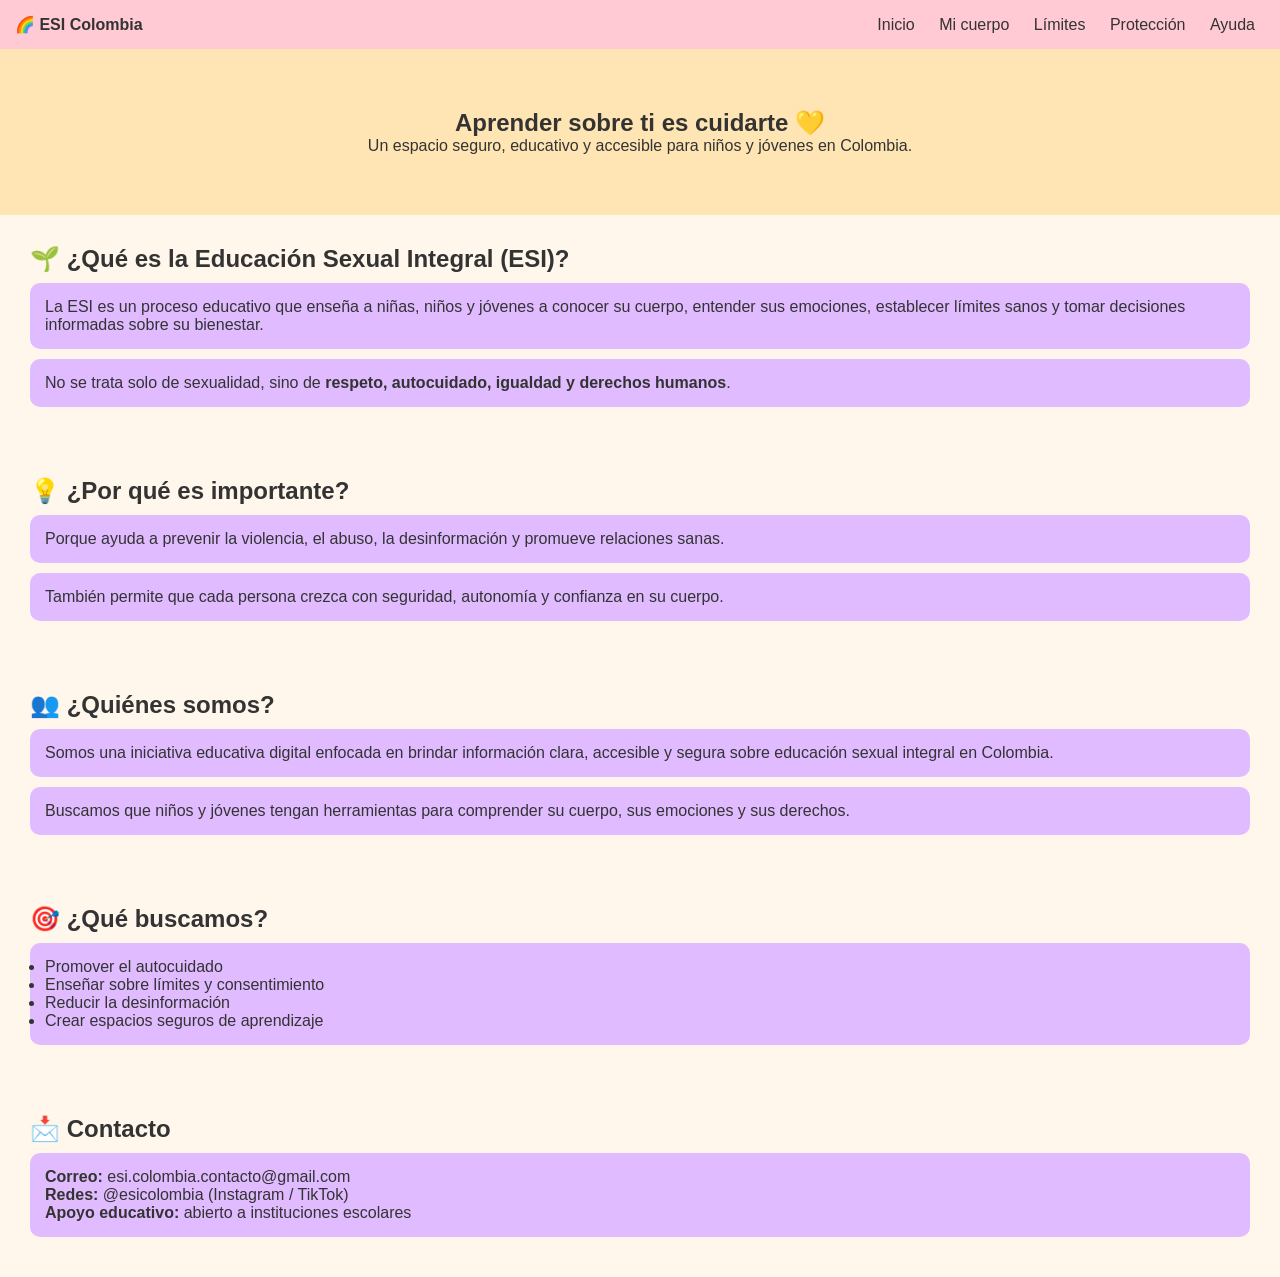
==== index.html @ b2b229dd "creacion" ====
<!DOCTYPE html>
<html lang="es">
<head>
  <meta charset="UTF-8">
  <meta name="viewport" content="width=device-width, initial-scale=1.0">
  <title>ESI Colombia - Inicio</title>
  <link rel="stylesheet" href="styles/style.css">
</head>

<body>

<header>
  <div class="logo">🌈 ESI Colombia</div>

  <nav id="nav">
    <a href="index.html">Inicio</a>
    <a href="cuerpo.html">Mi cuerpo</a>
    <a href="limites.html">Límites</a>
    <a href="proteccion.html">Protección</a>
    <a href="ayuda.html">Ayuda</a>
  </nav>

  <button id="menu-btn">☰</button>
</header>

<!-- HERO -->
<section class="hero">
  <h1>Aprender sobre ti es cuidarte 💛</h1>
  <p>Un espacio seguro, educativo y accesible para niños y jóvenes en Colombia.</p>
</section>

<!-- ¿QUÉ ES LA ESI? -->
<section class="page">
  <h2>🌱 ¿Qué es la Educación Sexual Integral (ESI)?</h2>
  <div class="box">
    <p>
      La ESI es un proceso educativo que enseña a niñas, niños y jóvenes a conocer su cuerpo, 
      entender sus emociones, establecer límites sanos y tomar decisiones informadas sobre su bienestar.
    </p>
  </div>

  <div class="box">
    <p>
      No se trata solo de sexualidad, sino de <b>respeto, autocuidado, igualdad y derechos humanos</b>.
    </p>
  </div>
</section>

<!-- IMPORTANCIA -->
<section class="page">
  <h2>💡 ¿Por qué es importante?</h2>

  <div class="box">
    <p>
      Porque ayuda a prevenir la violencia, el abuso, la desinformación y promueve relaciones sanas.
    </p>
  </div>

  <div class="box">
    <p>
      También permite que cada persona crezca con seguridad, autonomía y confianza en su cuerpo.
    </p>
  </div>
</section>

<!-- QUIÉNES SOMOS -->
<section class="page">
  <h2>👥 ¿Quiénes somos?</h2>

  <div class="box">
    <p>
      Somos una iniciativa educativa digital enfocada en brindar información clara, accesible y segura 
      sobre educación sexual integral en Colombia.
    </p>
  </div>

  <div class="box">
    <p>
      Buscamos que niños y jóvenes tengan herramientas para comprender su cuerpo, sus emociones y sus derechos.
    </p>
  </div>
</section>

<!-- OBJETIVO -->
<section class="page">
  <h2>🎯 ¿Qué buscamos?</h2>

  <div class="box">
    <ul>
      <li>Promover el autocuidado</li>
      <li>Enseñar sobre límites y consentimiento</li>
      <li>Reducir la desinformación</li>
      <li>Crear espacios seguros de aprendizaje</li>
    </ul>
  </div>
</section>

<!-- CONTACTO -->
<section class="page">
  <h2>📩 Contacto</h2>

  <div class="box">
    <p><b>Correo:</b> esi.colombia.contacto@gmail.com</p>
    <p><b>Redes:</b> @esicolombia (Instagram / TikTok)</p>
    <p><b>Apoyo educativo:</b> abierto a instituciones escolares</p>
  </div>
</section>

<script src="scripts/main.js"></script>
</body>
</html>
---- styles/style.css ----
* {
  margin: 0;
  padding: 0;
  box-sizing: border-box;
  font-family: 'Arial', sans-serif;
}

body {
  background: #fff7ec;
  color: #333;
}

header {
  display: flex;
  justify-content: space-between;
  align-items: center;
  padding: 15px;
  background: #ffcad4;
}

.logo {
  font-weight: bold;
}

nav a {
  margin: 0 10px;
  text-decoration: none;
  color: #333;
}

#menu-btn {
  display: none;
}

.hero {
  padding: 60px;
  text-align: center;
  background: #ffe5b4;
}

.btn {
  display: inline-block;
  margin-top: 15px;
  padding: 10px 20px;
  background: #a0c4ff;
  border-radius: 20px;
  text-decoration: none;
  color: black;
}

.cards {
  display: grid;
  grid-template-columns: repeat(auto-fit, minmax(150px, 1fr));
  gap: 15px;
  padding: 20px;
}

.card {
  background: #caffbf;
  padding: 20px;
  text-align: center;
  border-radius: 15px;
}

.page {
  padding: 30px;
}

.box {
  background: #e0bbff;
  padding: 15px;
  margin: 10px 0;
  border-radius: 10px;
}

/* RESPONSIVE */
@media (max-width: 768px) {
  nav {
    display: none;
  }

  #menu-btn {
    display: block;
  }
}
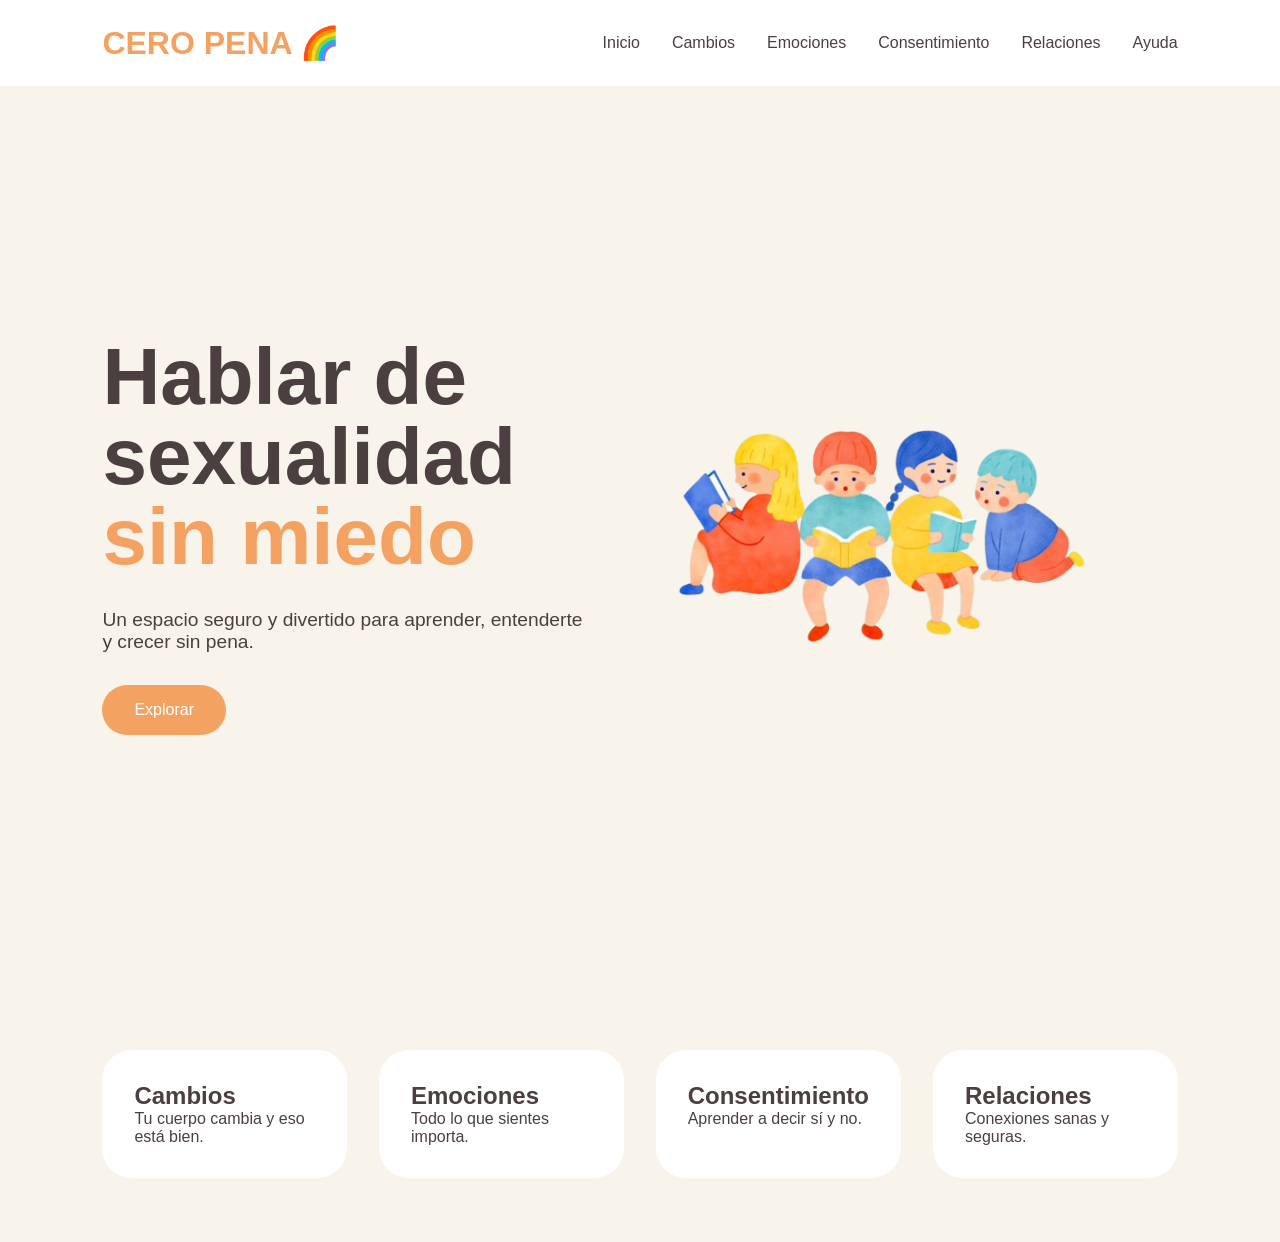
==== commit 3ba9c585: "correccion" ====
--- a/index.html
+++ b/index.html
@@ -3,109 +3,95 @@
 <head>
   <meta charset="UTF-8">
   <meta name="viewport" content="width=device-width, initial-scale=1.0">
-  <title>ESI Colombia - Inicio</title>
-  <link rel="stylesheet" href="styles/style.css">
+
+  <title>CERO PENA</title>
+
+  <link rel="stylesheet" href="styles/global.css">
+  <link rel="stylesheet" href="styles/home.css">
+  <link rel="stylesheet" href="styles/responsive.css">
 </head>
 
 <body>
 
-<header>
-  <div class="logo">🌈 ESI Colombia</div>
+  <!-- NAVBAR -->
 
-  <nav id="nav">
-    <a href="index.html">Inicio</a>
-    <a href="cuerpo.html">Mi cuerpo</a>
-    <a href="limites.html">Límites</a>
-    <a href="proteccion.html">Protección</a>
-    <a href="ayuda.html">Ayuda</a>
-  </nav>
+  <header class="navbar">
 
-  <button id="menu-btn">☰</button>
-</header>
+    <div class="logo">
+      CERO PENA 🌈
+    </div>
 
-<!-- HERO -->
-<section class="hero">
-  <h1>Aprender sobre ti es cuidarte 💛</h1>
-  <p>Un espacio seguro, educativo y accesible para niños y jóvenes en Colombia.</p>
-</section>
+    <nav>
+      <a href="index.html">Inicio</a>
+      <a href="cambios.html">Cambios</a>
+      <a href="emociones.html">Emociones</a>
+      <a href="consentimiento.html">Consentimiento</a>
+      <a href="relaciones.html">Relaciones</a>
+      <a href="ayuda.html">Ayuda</a>
+    </nav>
 
-<!-- ¿QUÉ ES LA ESI? -->
-<section class="page">
-  <h2>🌱 ¿Qué es la Educación Sexual Integral (ESI)?</h2>
-  <div class="box">
-    <p>
-      La ESI es un proceso educativo que enseña a niñas, niños y jóvenes a conocer su cuerpo, 
-      entender sus emociones, establecer límites sanos y tomar decisiones informadas sobre su bienestar.
-    </p>
-  </div>
+  </header>
 
-  <div class="box">
-    <p>
-      No se trata solo de sexualidad, sino de <b>respeto, autocuidado, igualdad y derechos humanos</b>.
-    </p>
-  </div>
-</section>
+  <!-- HERO -->
 
-<!-- IMPORTANCIA -->
-<section class="page">
-  <h2>💡 ¿Por qué es importante?</h2>
+  <section class="hero">
 
-  <div class="box">
-    <p>
-      Porque ayuda a prevenir la violencia, el abuso, la desinformación y promueve relaciones sanas.
-    </p>
-  </div>
+    <div class="hero-text">
 
-  <div class="box">
-    <p>
-      También permite que cada persona crezca con seguridad, autonomía y confianza en su cuerpo.
-    </p>
-  </div>
-</section>
+      <h1>
+        Hablar de sexualidad
+        <span>sin miedo</span>
+      </h1>
 
-<!-- QUIÉNES SOMOS -->
-<section class="page">
-  <h2>👥 ¿Quiénes somos?</h2>
+      <p>
+        Un espacio seguro y divertido para aprender,
+        entenderte y crecer sin pena.
+      </p>
 
-  <div class="box">
-    <p>
-      Somos una iniciativa educativa digital enfocada en brindar información clara, accesible y segura 
-      sobre educación sexual integral en Colombia.
-    </p>
-  </div>
+      <button>
+        Explorar
+      </button>
 
-  <div class="box">
-    <p>
-      Buscamos que niños y jóvenes tengan herramientas para comprender su cuerpo, sus emociones y sus derechos.
-    </p>
-  </div>
-</section>
+    </div>
 
-<!-- OBJETIVO -->
-<section class="page">
-  <h2>🎯 ¿Qué buscamos?</h2>
+    <div class="hero-image">
 
-  <div class="box">
-    <ul>
-      <li>Promover el autocuidado</li>
-      <li>Enseñar sobre límites y consentimiento</li>
-      <li>Reducir la desinformación</li>
-      <li>Crear espacios seguros de aprendizaje</li>
-    </ul>
-  </div>
-</section>
+      <!-- AQUI VA TU ILUSTRACIÓN PRINCIPAL -->
 
-<!-- CONTACTO -->
-<section class="page">
-  <h2>📩 Contacto</h2>
+      <img src="assets/images/hero/hero-main.png"
+           alt="Ilustración principal">
 
-  <div class="box">
-    <p><b>Correo:</b> esi.colombia.contacto@gmail.com</p>
-    <p><b>Redes:</b> @esicolombia (Instagram / TikTok)</p>
-    <p><b>Apoyo educativo:</b> abierto a instituciones escolares</p>
-  </div>
-</section>
+    </div>
 
-<script src="scripts/main.js"></script>
+  </section>
+
+  <!-- CARDS -->
+
+  <section class="topics">
+
+    <div class="card">
+      <h2>Cambios</h2>
+      <p>Tu cuerpo cambia y eso está bien.</p>
+    </div>
+
+    <div class="card">
+      <h2>Emociones</h2>
+      <p>Todo lo que sientes importa.</p>
+    </div>
+
+    <div class="card">
+      <h2>Consentimiento</h2>
+      <p>Aprender a decir sí y no.</p>
+    </div>
+
+    <div class="card">
+      <h2>Relaciones</h2>
+      <p>Conexiones sanas y seguras.</p>
+    </div>
+
+  </section>
+
+  <script src="scripts/main.js"></script>
+
 </body>
 </html>
--- a/styles/global.css
+++ b/styles/global.css
@@ -0,0 +1,32 @@
+/* TIPOGRAFÍAS */
+
+@font-face {
+  font-family: "MiFuente";
+  src: url("../assets/fonts/TuFuente-Regular.ttf");
+}
+
+:root {
+  --cream: #f8f4ec;
+  --pink: #f7c6d9;
+  --orange: #f4a261;
+  --yellow: #f6d365;
+  --green: #9cc9b8;
+  --blue: #8ecae6;
+  --text: #4b3f3f;
+}
+
+/* RESET */
+
+* {
+  margin: 0;
+  padding: 0;
+  box-sizing: border-box;
+}
+
+/* BODY */
+
+body {
+  font-family: "MiFuente", sans-serif;
+  background: var(--cream);
+  color: var(--text);
+}
--- a/styles/home.css
+++ b/styles/home.css
@@ -0,0 +1,130 @@
+.navbar {
+  width: 100%;
+  padding: 1.5rem 8%;
+  display: flex;
+  justify-content: space-between;
+  align-items: center;
+  background: white;
+}
+
+.logo {
+  font-size: 2rem;
+  font-weight: bold;
+  color: var(--orange);
+}
+
+nav {
+  display: flex;
+  gap: 2rem;
+}
+
+nav a {
+  text-decoration: none;
+  color: var(--text);
+}
+
+.hero {
+
+  min-height: 100vh;
+
+  display: grid;
+
+  grid-template-columns: 45% 55%;
+
+  align-items: center;
+
+  padding: 3% 8%;
+
+  overflow: hidden;
+}
+
+.hero-text h1 {
+  font-size: 5rem;
+  line-height: 1;
+}
+
+.hero-text span {
+  color: var(--orange);
+}
+
+.hero-text p {
+  margin: 2rem 0;
+  font-size: 1.2rem;
+  max-width: 500px;
+}
+
+.hero button {
+  padding: 1rem 2rem;
+
+  border: none;
+  border-radius: 50px;
+
+  background: var(--orange);
+  color: white;
+
+  font-size: 1rem;
+
+  cursor: pointer;
+}
+
+.hero-image {
+
+  display: flex;
+  justify-content: center;
+  align-items: center;
+
+}
+
+.hero-image img {
+
+  width: 120%;
+
+  max-width: 850px;
+
+  transform: translateX(40px);
+
+}
+
+.topics {
+  padding: 5% 8%;
+
+  display: grid;
+  grid-template-columns: repeat(4, 1fr);
+
+  gap: 2rem;
+}
+
+.card {
+  background: white;
+  padding: 2rem;
+  border-radius: 30px;
+
+  transition: 0.3s;
+}
+
+.card:hover {
+  transform: translateY(-10px);
+}
+
+.hero-image {
+  position: relative;
+}
+
+.hero-image::before {
+
+  content: "";
+
+  position: absolute;
+
+  width: 600px;
+  height: 600px;
+
+  background: var(--mint);
+
+  border-radius: 50%;
+
+  z-index: -1;
+
+  opacity: 0.5;
+
+}
--- a/styles/responsive.css
+++ b/styles/responsive.css
@@ -0,0 +1,41 @@
+@media (max-width: 900px) {
+
+  .hero {
+    grid-template-columns: 1fr;
+    text-align: center;
+  }
+
+  .hero-text h1 {
+    font-size: 3rem;
+  }
+
+  .topics {
+    grid-template-columns: 1fr 1fr;
+  }
+
+  nav {
+    display: none;
+  }
+
+}
+
+@media (max-width: 600px) {
+
+  .topics {
+    grid-template-columns: 1fr;
+  }
+
+  .hero {
+    padding-top: 3rem;
+  }
+
+}
+.hero-image img {
+
+  width: 100%;
+
+  max-width: 500px;
+
+  transform: none;
+
+}
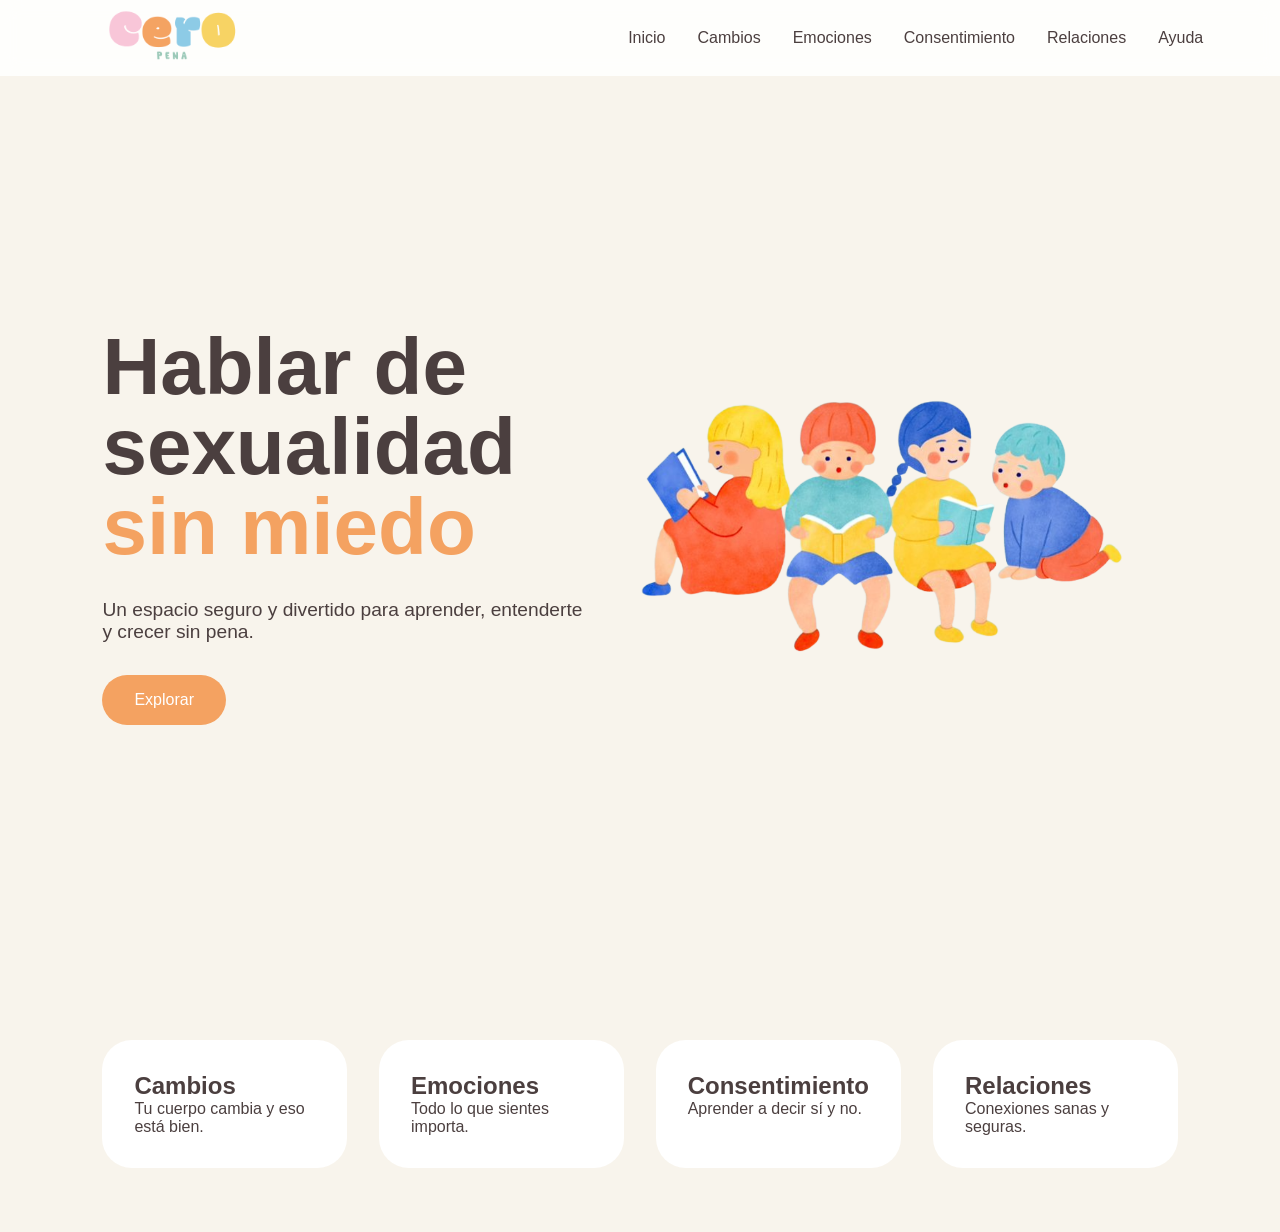
==== commit c66d9daa: "logo" ====
--- a/index.html
+++ b/index.html
@@ -17,10 +17,12 @@
 
   <header class="navbar">
 
-    <div class="logo">
-      CERO PENA 🌈
-    </div>
+   <div class="logo">
 
+  <img src="assets/images/logo/logo-cero-pena.png"
+       alt="Logo CERO PENA">
+
+</div>
     <nav>
       <a href="index.html">Inicio</a>
       <a href="cambios.html">Cambios</a>
--- a/styles/home.css
+++ b/styles/home.css
@@ -1,16 +1,46 @@
 .navbar {
+
   width: 100%;
-  padding: 1.5rem 8%;
+
+  padding: 0.5rem 6%;
+
   display: flex;
+
   justify-content: space-between;
+
   align-items: center;
-  background: white;
+
+  background: rgba(255,255,255,0.85);
+
+  backdrop-filter: blur(10px);
+
+  position: sticky;
+
+  top: 0;
+
+  z-index: 1000;
 }
 
 .logo {
-  font-size: 2rem;
-  font-weight: bold;
-  color: var(--orange);
+
+  height: 60px;
+
+  display: flex;
+
+  align-items: center;
+
+}
+
+.logo img {
+
+  height: 190px;
+
+  width: auto;
+
+  object-fit: contain;
+
+  display: block;
+
 }
 
 nav {
--- a/styles/responsive.css
+++ b/styles/responsive.css
@@ -34,7 +34,7 @@
 
   width: 100%;
 
-  max-width: 500px;
+  max-width: 850px;
 
   transform: none;
 
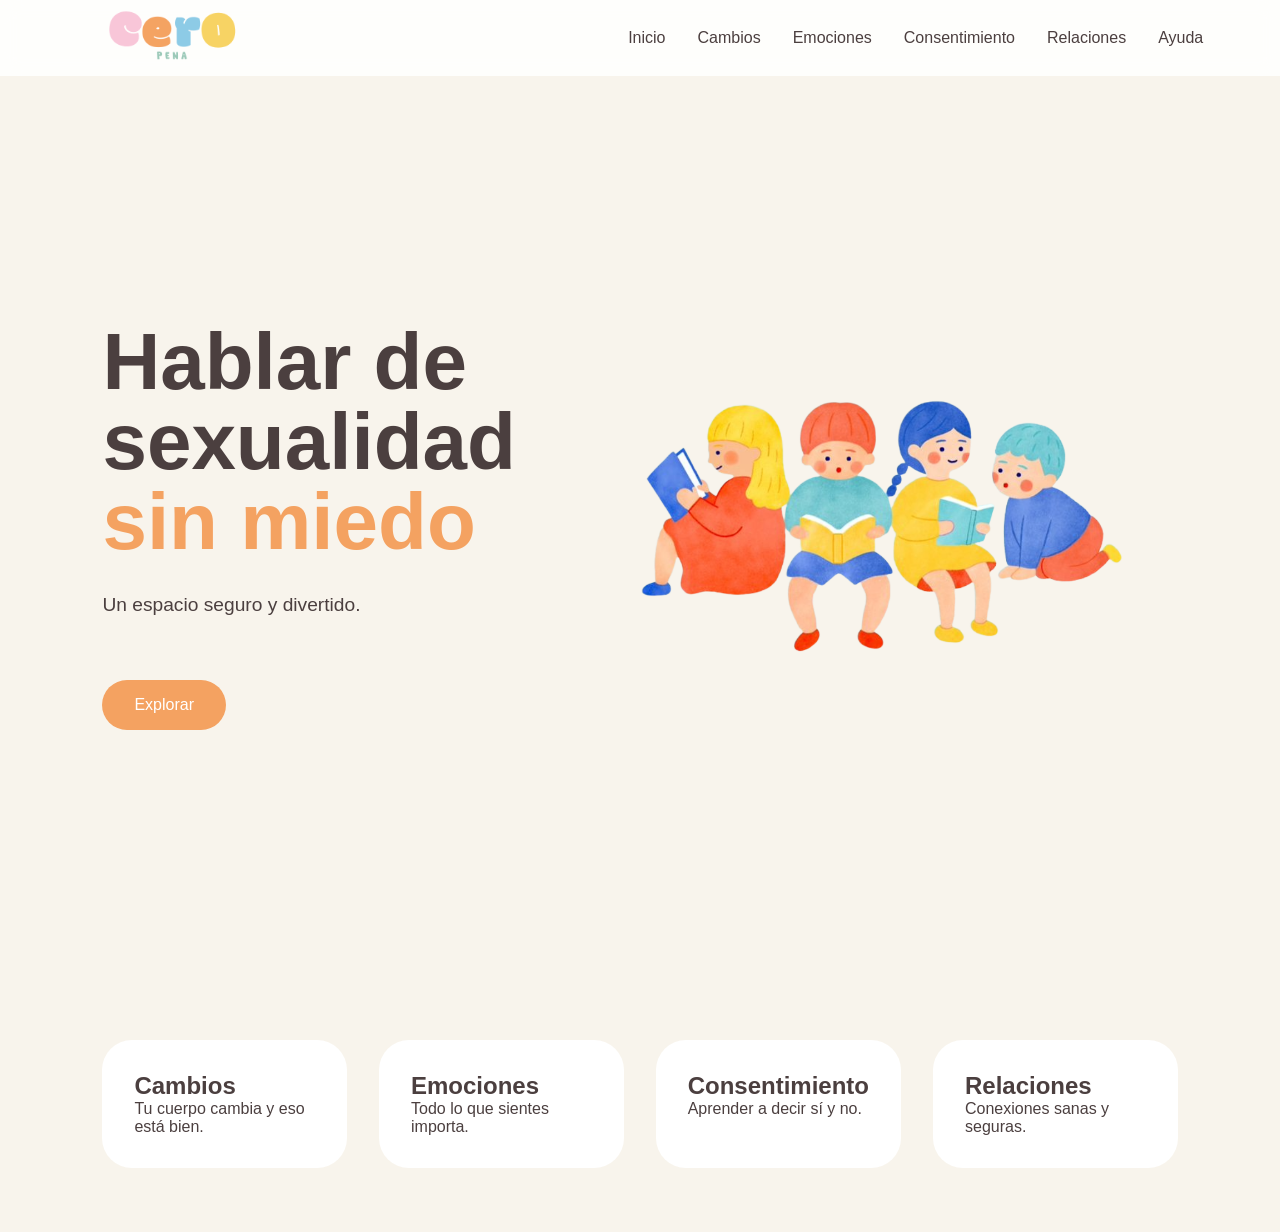
==== commit 95d334d5: "cambios" ====
--- a/index.html
+++ b/index.html
@@ -40,21 +40,20 @@
 
     <div class="hero-text">
 
-      <h1>
-        Hablar de sexualidad
-        <span>sin miedo</span>
-      </h1>
+  <h1>
+    Hablar de sexualidad
+    <span>sin miedo</span>
+  </h1>
 
-      <p>
-        Un espacio seguro y divertido para aprender,
-        entenderte y crecer sin pena.
-      </p>
+  <p>
+    Un espacio seguro y divertido.
+  </p>
 
-      <button>
-        Explorar
-      </button>
+  <a href="sobre-esi.html" class="main-button">
+    Explorar
+  </a>
 
-    </div>
+</div>
 
     <div class="hero-image">
 
--- a/styles/home.css
+++ b/styles/home.css
@@ -158,3 +158,31 @@
   opacity: 0.5;
 
 }
+
+.main-button {
+
+  display: inline-block;
+
+  margin-top: 2rem;
+
+  padding: 1rem 2rem;
+
+  background: var(--orange);
+
+  color: white;
+
+  text-decoration: none;
+
+  border-radius: 50px;
+
+  font-size: 1rem;
+
+  transition: 0.3s ease;
+
+}
+
+.main-button:hover {
+
+  transform: translateY(-3px);
+
+}
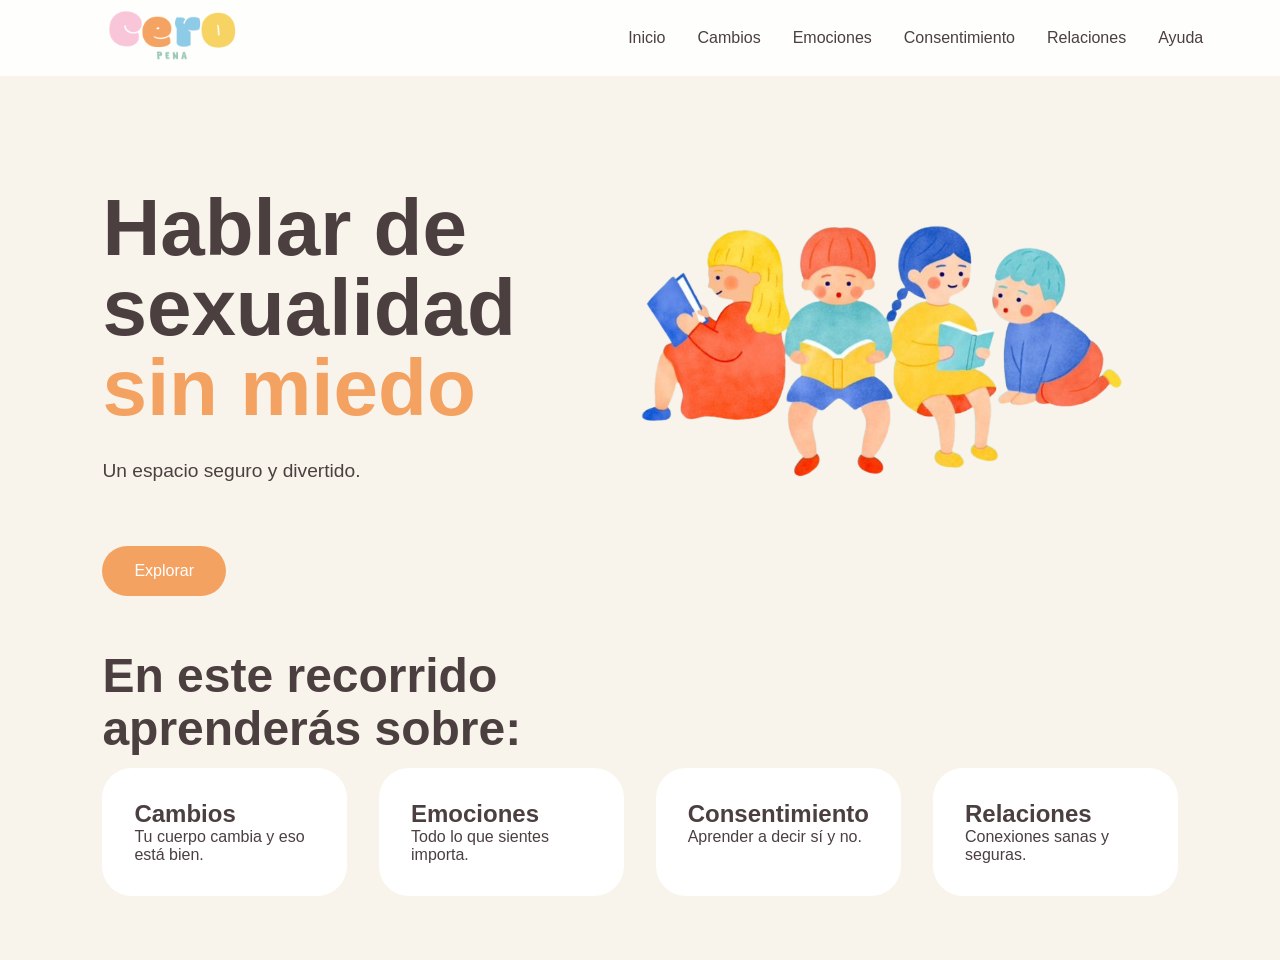
==== commit 9ae1999d: "info paginas" ====
--- a/index.html
+++ b/index.html
@@ -34,8 +34,6 @@
 
   </header>
 
-  <!-- HERO -->
-
   <section class="hero">
 
     <div class="hero-text">
@@ -66,7 +64,13 @@
 
   </section>
 
-  <!-- CARDS -->
+<section class="info">
+
+  <h2> 
+    En este recorrido aprenderás sobre: 
+  </h2>
+
+</section>
 
   <section class="topics">
 
--- a/styles/global.css
+++ b/styles/global.css
@@ -29,4 +29,62 @@
   font-family: "MiFuente", sans-serif;
   background: var(--cream);
   color: var(--text);
+}
+
+.story-navigation {
+
+  display: flex;
+
+  justify-content: space-between;
+
+  align-items: center;
+
+  padding: 5% 8%;
+
+}
+
+.nav-story {
+
+  text-decoration: none;
+
+  background: white;
+
+  padding: 1rem 2rem;
+
+  border-radius: 50px;
+
+  color: var(--text);
+
+  transition: 0.3s ease;
+
+}
+
+.nav-story:hover {
+
+  transform: translateY(-5px);
+
+  background: var(--orange);
+
+  color: white;
+
+}
+
+body {
+
+  animation: fadeIn 0.6s ease;
+
+}
+
+@keyframes fadeIn {
+
+  from {
+    opacity: 0;
+    transform: translateY(10px);
+  }
+
+  to {
+    opacity: 1;
+    transform: translateY(0);
+  }
+
 }
--- a/styles/home.css
+++ b/styles/home.css
@@ -55,17 +55,20 @@
 
 .hero {
 
-  min-height: 100vh;
+  min-height: 78vh;
 
   display: grid;
 
   grid-template-columns: 45% 55%;
 
-  align-items: center;
+  align-items: start;
 
   padding: 3% 8%;
 
+  padding-top: 7rem;
+
   overflow: hidden;
+
 }
 
 .hero-text h1 {
@@ -96,12 +99,15 @@
 
   cursor: pointer;
 }
-
 .hero-image {
 
   display: flex;
+
   justify-content: center;
-  align-items: center;
+
+  align-items: flex-start;
+
+  margin-top: -180px;
 
 }
 
@@ -111,12 +117,12 @@
 
   max-width: 850px;
 
-  transform: translateX(40px);
+  object-fit: contain;
 
 }
 
 .topics {
-  padding: 5% 8%;
+    padding: 1% 8% 5% 8%;
 
   display: grid;
   grid-template-columns: repeat(4, 1fr);
@@ -185,4 +191,90 @@
 
   transform: translateY(-3px);
 
+}
+.story-navigation {
+
+  display: flex;
+
+  justify-content: space-between;
+
+  align-items: center;
+
+  padding: 5% 8%;
+
+}
+
+.nav-story {
+
+  text-decoration: none;
+
+  background: white;
+
+  padding: 1rem 2rem;
+
+  border-radius: 50px;
+
+  color: var(--text);
+
+  transition: 0.3s ease;
+
+}
+
+.nav-story:hover {
+
+  transform: translateY(-5px);
+
+  background: var(--orange);
+
+  color: white;
+
+}
+
+.info {
+  margin-top: -8rem;
+
+  padding: 0 8%;
+
+  position: relative;
+
+  z-index: 5;
+
+}
+
+
+.info h2 {
+
+  font-size: 3rem;
+
+  line-height: 1.1;
+
+  max-width: 600px;
+
+  color: var(--dark);
+
+
+}
+
+.info h2 {
+
+  animation: fadeUp 1s ease;
+
+}
+
+@keyframes fadeUp {
+
+  from {
+
+    opacity: 0;
+    transform: translateY(20px);
+
+  }
+
+  to {
+
+    opacity: 1;
+    transform: translateY(0);
+
+  }
+
 }
--- a/styles/responsive.css
+++ b/styles/responsive.css
@@ -38,4 +38,92 @@
 
   transform: none;
 
+}
+
+.story-navigation {
+
+  display: flex;
+
+  justify-content: space-between;
+
+  align-items: center;
+
+  padding: 5% 8%;
+
+}
+
+.nav-story {
+
+  text-decoration: none;
+
+  background: white;
+
+  padding: 1rem 2rem;
+
+  border-radius: 50px;
+
+  color: var(--text);
+
+  transition: 0.3s ease;
+
+}
+
+.nav-story:hover {
+
+  transform: translateY(-5px);
+
+  background: var(--orange);
+
+  color: white;
+
+}
+
+@media (max-width: 900px) {
+
+  .esi-hero {
+
+    grid-template-columns: 1fr;
+
+  }
+
+  .esi-grid {
+
+    grid-template-columns: 1fr;
+
+  }
+
+  .esi-text h1 {
+
+    font-size: 3.5rem;
+
+  }
+
+  .big-quote h2,
+  .purpose-text h2,
+  .question-section h2 {
+
+    font-size: 2.5rem;
+
+  }
+
+}
+
+@media (max-width: 900px) {
+
+  .changes-hero,
+  .changes-grid {
+
+    grid-template-columns: 1fr;
+
+  }
+
+  .changes-text h1,
+  .narrative-break h2,
+  .question-block h2,
+  .ending-text p {
+
+    font-size: 2.8rem;
+
+  }
+
 }
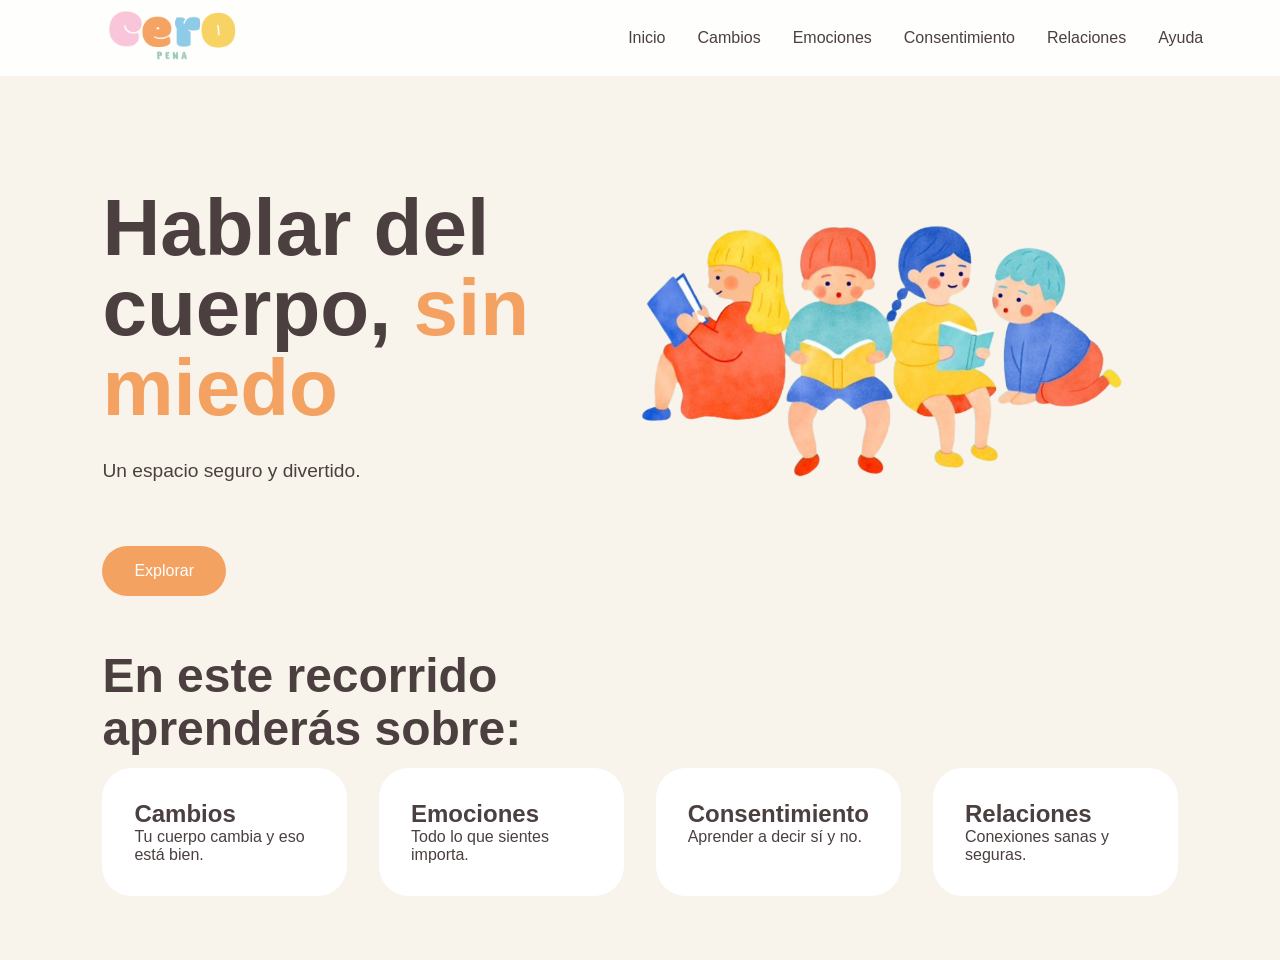
==== commit 18fe44b1: "cambios" ====
--- a/index.html
+++ b/index.html
@@ -39,7 +39,7 @@
     <div class="hero-text">
 
   <h1>
-    Hablar de sexualidad
+    Hablar del cuerpo,
     <span>sin miedo</span>
   </h1>
 
--- a/styles/responsive.css
+++ b/styles/responsive.css
@@ -126,4 +126,115 @@
 
   }
 
+}
+
+@media (max-width: 900px) {
+
+  .emotion-content h1,
+  .emotion-center h2,
+  .emotion-question h2,
+  .soft-ending h2 {
+
+    font-size: 3rem;
+
+  }
+
+  .emotion-cards {
+
+    grid-template-columns: 1fr;
+
+  }
+
+  .floating-thoughts {
+
+    height: auto;
+
+    display: flex;
+
+    flex-direction: column;
+
+    gap: 1rem;
+
+    padding: 0 8%;
+
+  }
+
+  .thought {
+
+    position: static;
+
+  }
+
+}
+
+@media (max-width: 900px) {
+
+  .consent-hero,
+  .consent-grid {
+
+    grid-template-columns: 1fr;
+
+  }
+
+  .consent-text h1,
+  .safe-quote h2,
+  .consent-question h2,
+  .consent-ending h2 {
+
+    font-size: 3rem;
+
+  }
+
+}
+
+@media (max-width: 900px) {
+
+  .relations-text h1,
+  .relation-quote h2,
+  .relations-ending h2 {
+
+    font-size: 3rem;
+
+  }
+
+  .relationship-collage {
+
+    grid-template-columns: 1fr;
+
+  }
+
+  .visual-content img {
+
+    width: 100%;
+
+  }
+
+  .visual-text {
+
+    position: static;
+
+    margin-top: 1rem;
+
+    max-width: 100%;
+
+  }
+
+}
+
+@media (max-width: 900px) {
+
+  .help-hero h1,
+  .coming-box h2,
+  .final-ending h2 {
+
+    font-size: 3rem;
+
+  }
+
+  .help-grid {
+
+    grid-template-columns: 1fr;
+
+  }
+
 }
